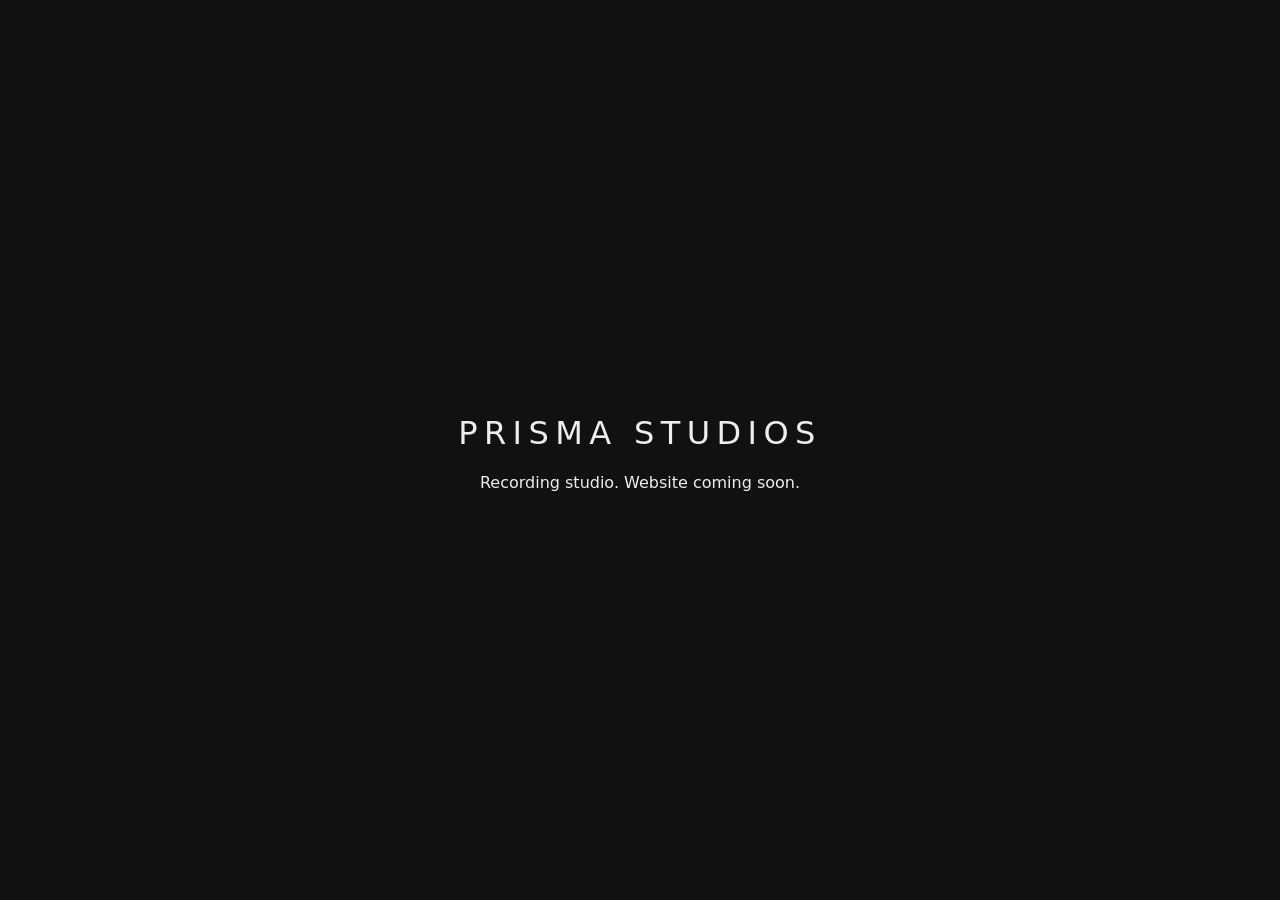
==== index.html @ 0dbbbdd8 "Initial site" ====
<!DOCTYPE html>
<html lang="en">
<head>
  <meta charset="utf-8">
  <meta name="viewport" content="width=device-width, initial-scale=1">
  <title>Prisma Studios</title>
  <style>
    body {
      margin: 0;
      min-height: 100vh;
      display: flex;
      align-items: center;
      justify-content: center;
      font-family: system-ui, sans-serif;
      background: #111;
      color: #eee;
      text-align: center;
    }
    h1 { font-weight: 300; letter-spacing: 0.2em; text-transform: uppercase; }
  </style>
</head>
<body>
  <main>
    <h1>Prisma Studios</h1>
    <p>Recording studio. Website coming soon.</p>
  </main>
</body>
</html>
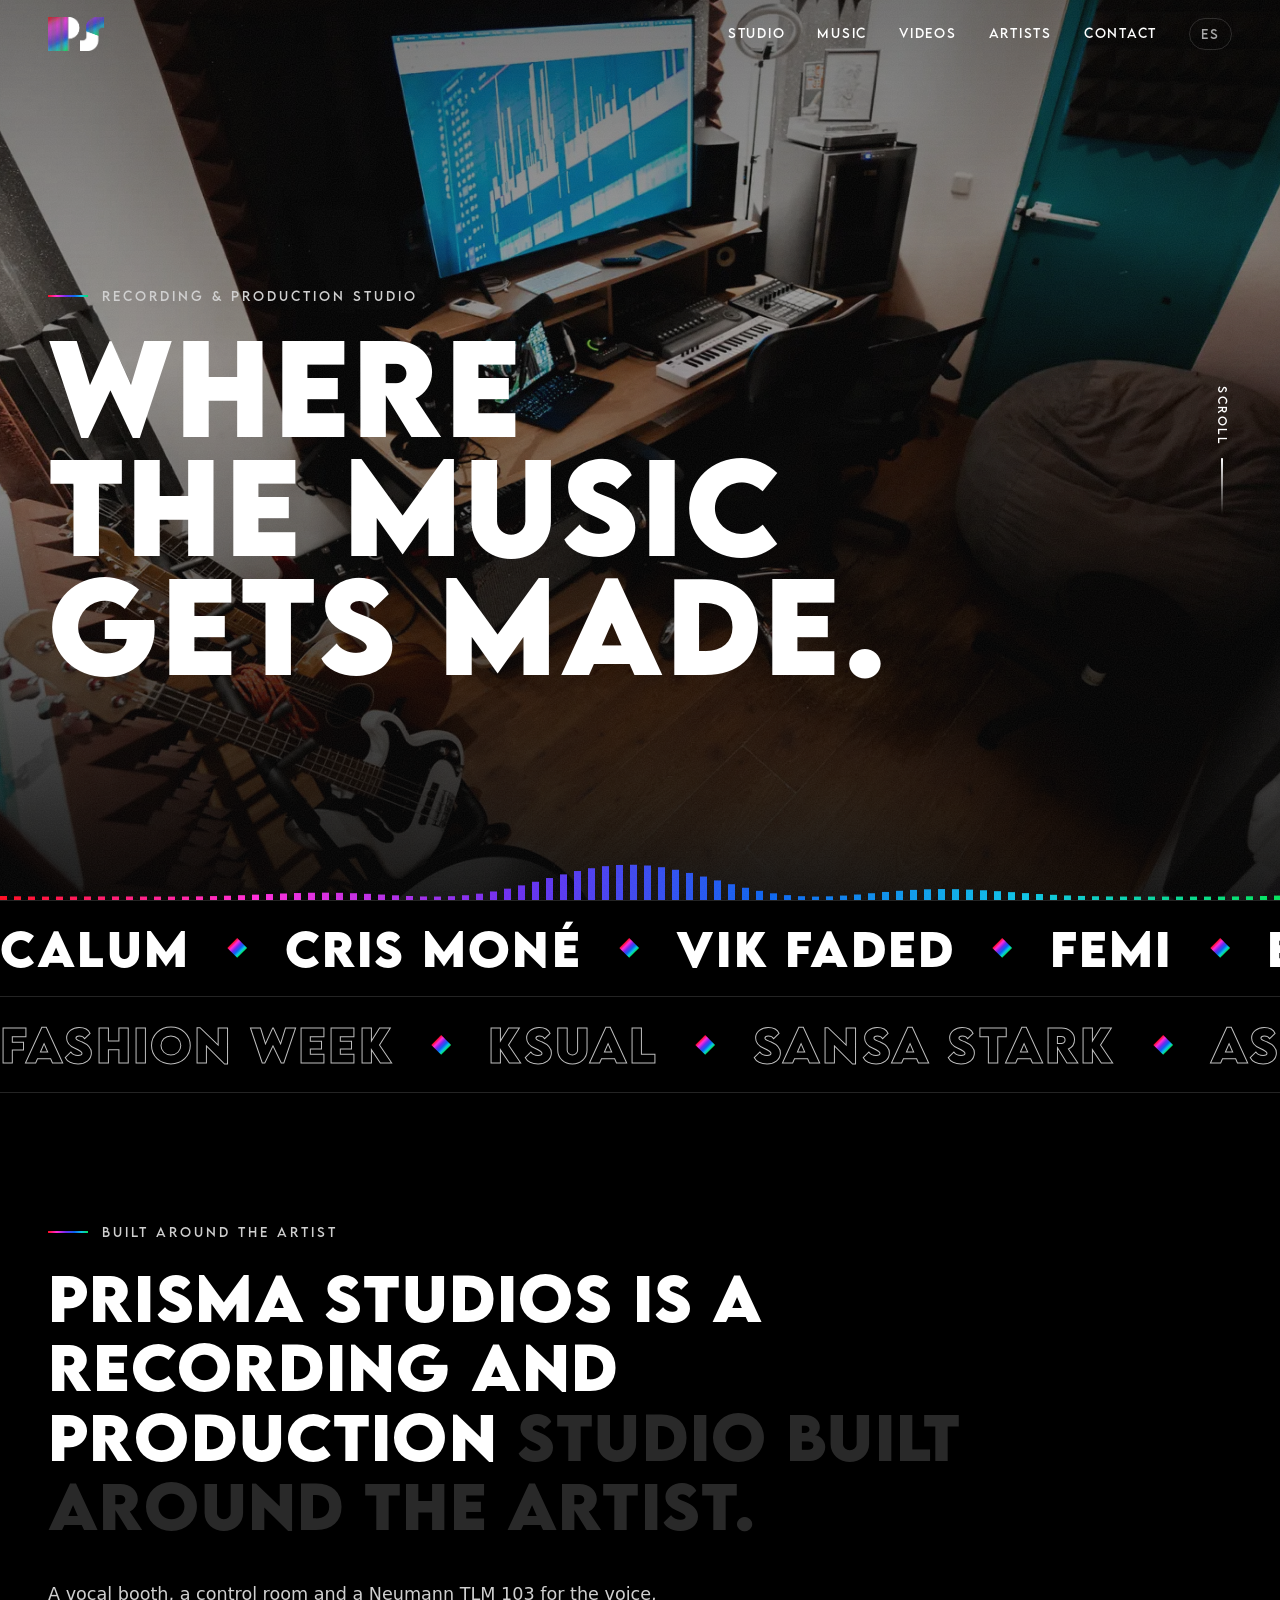
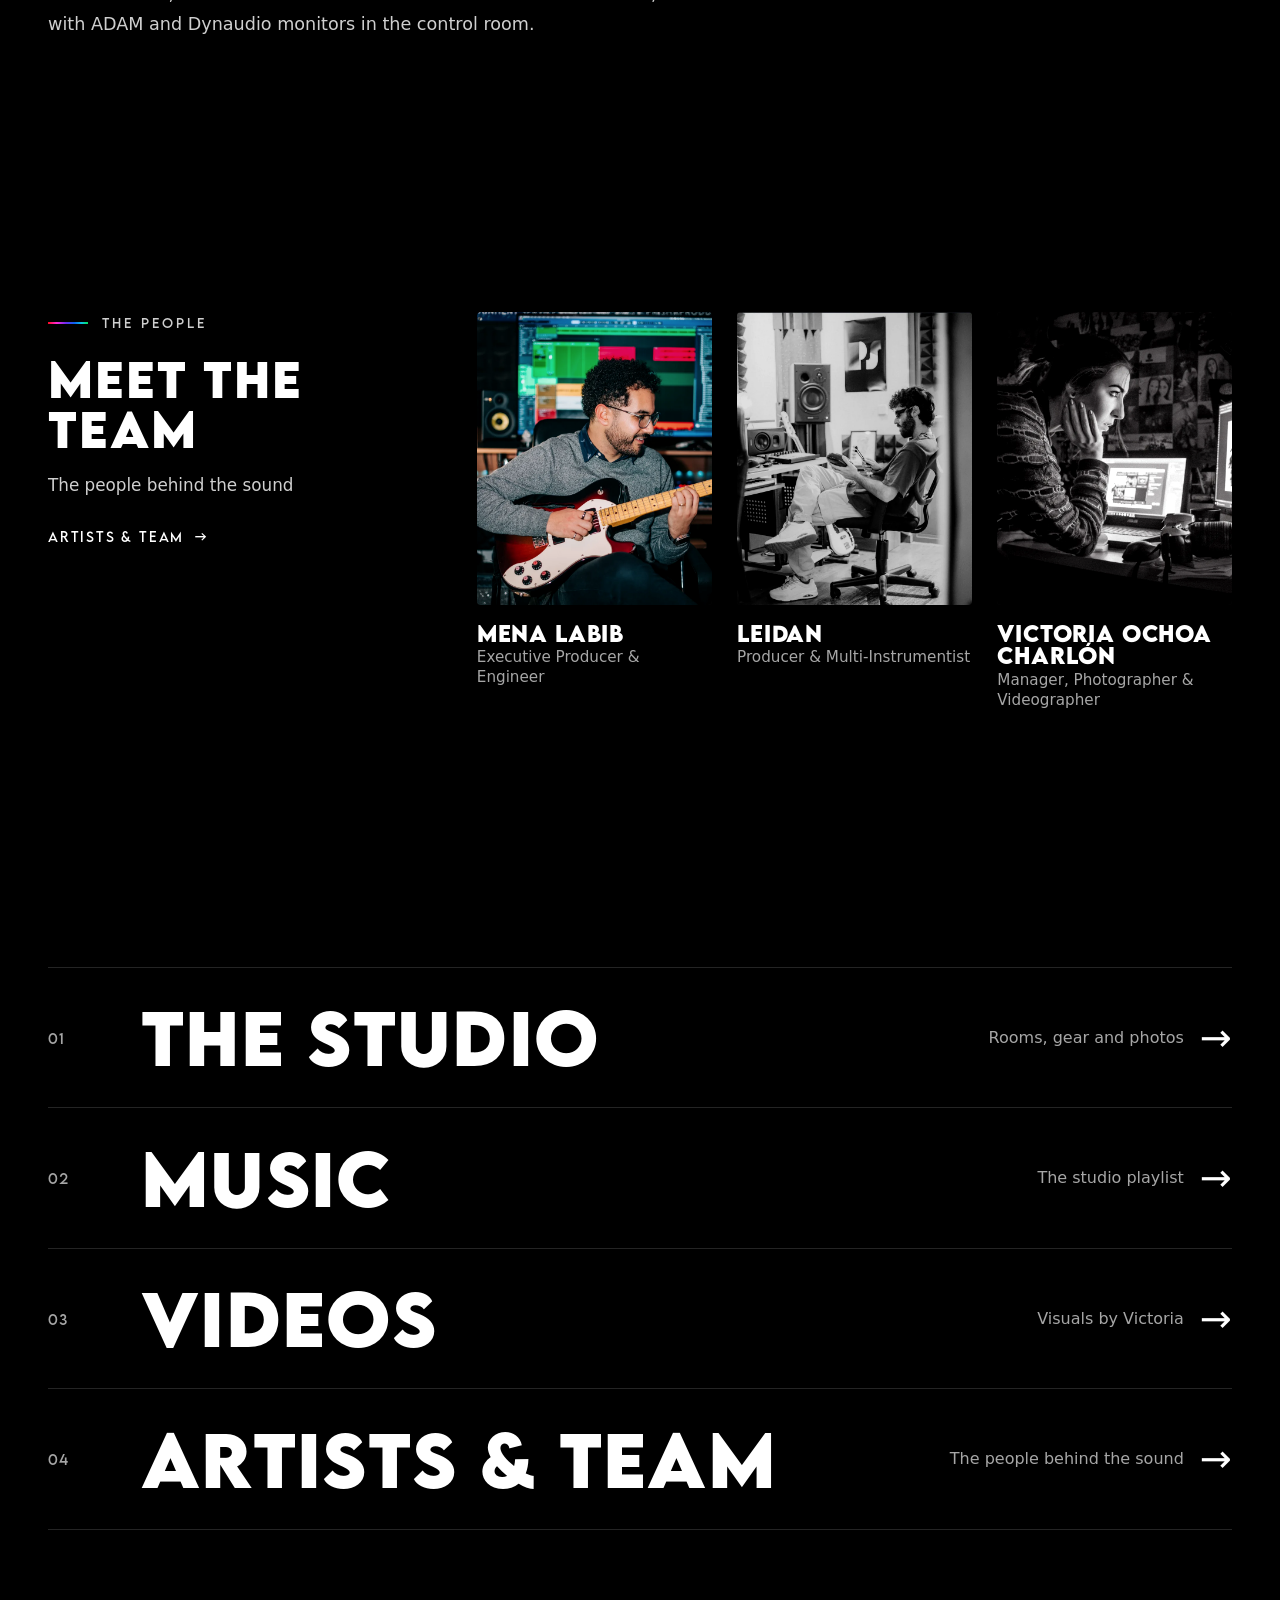
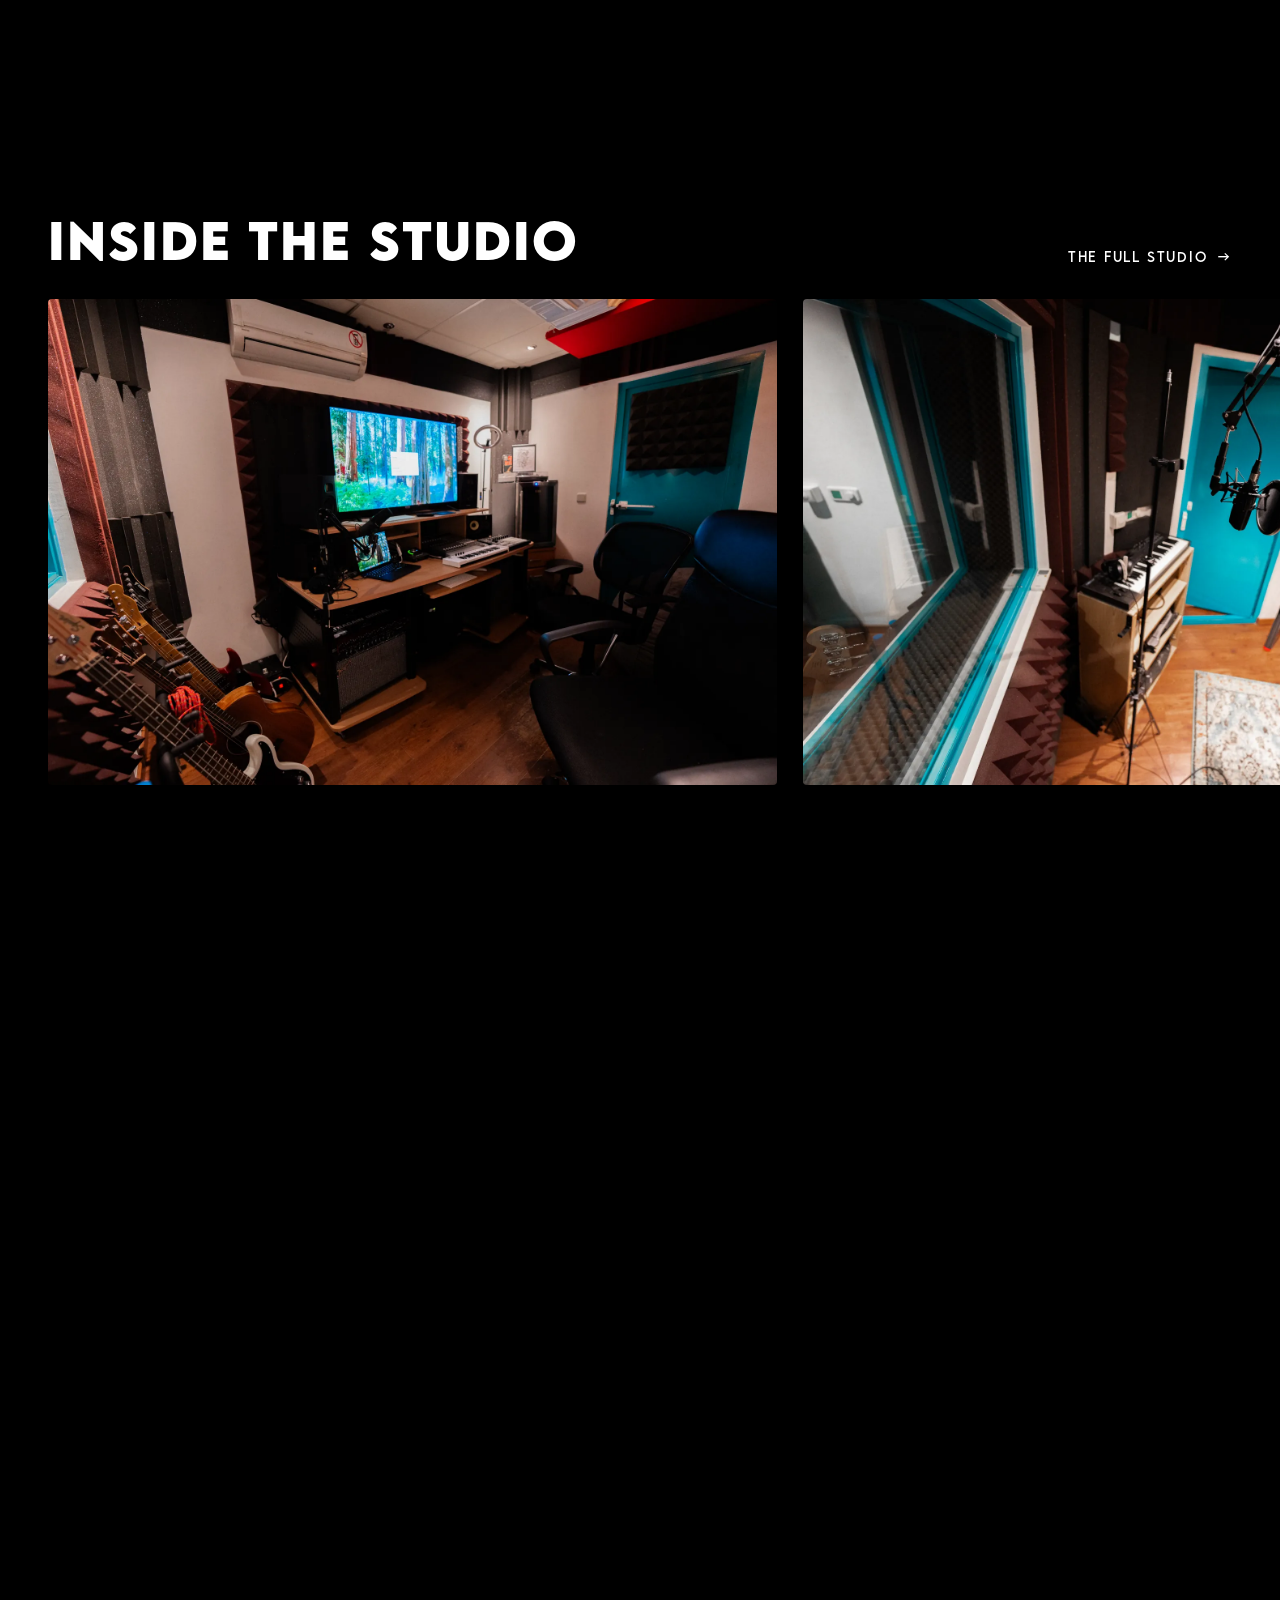
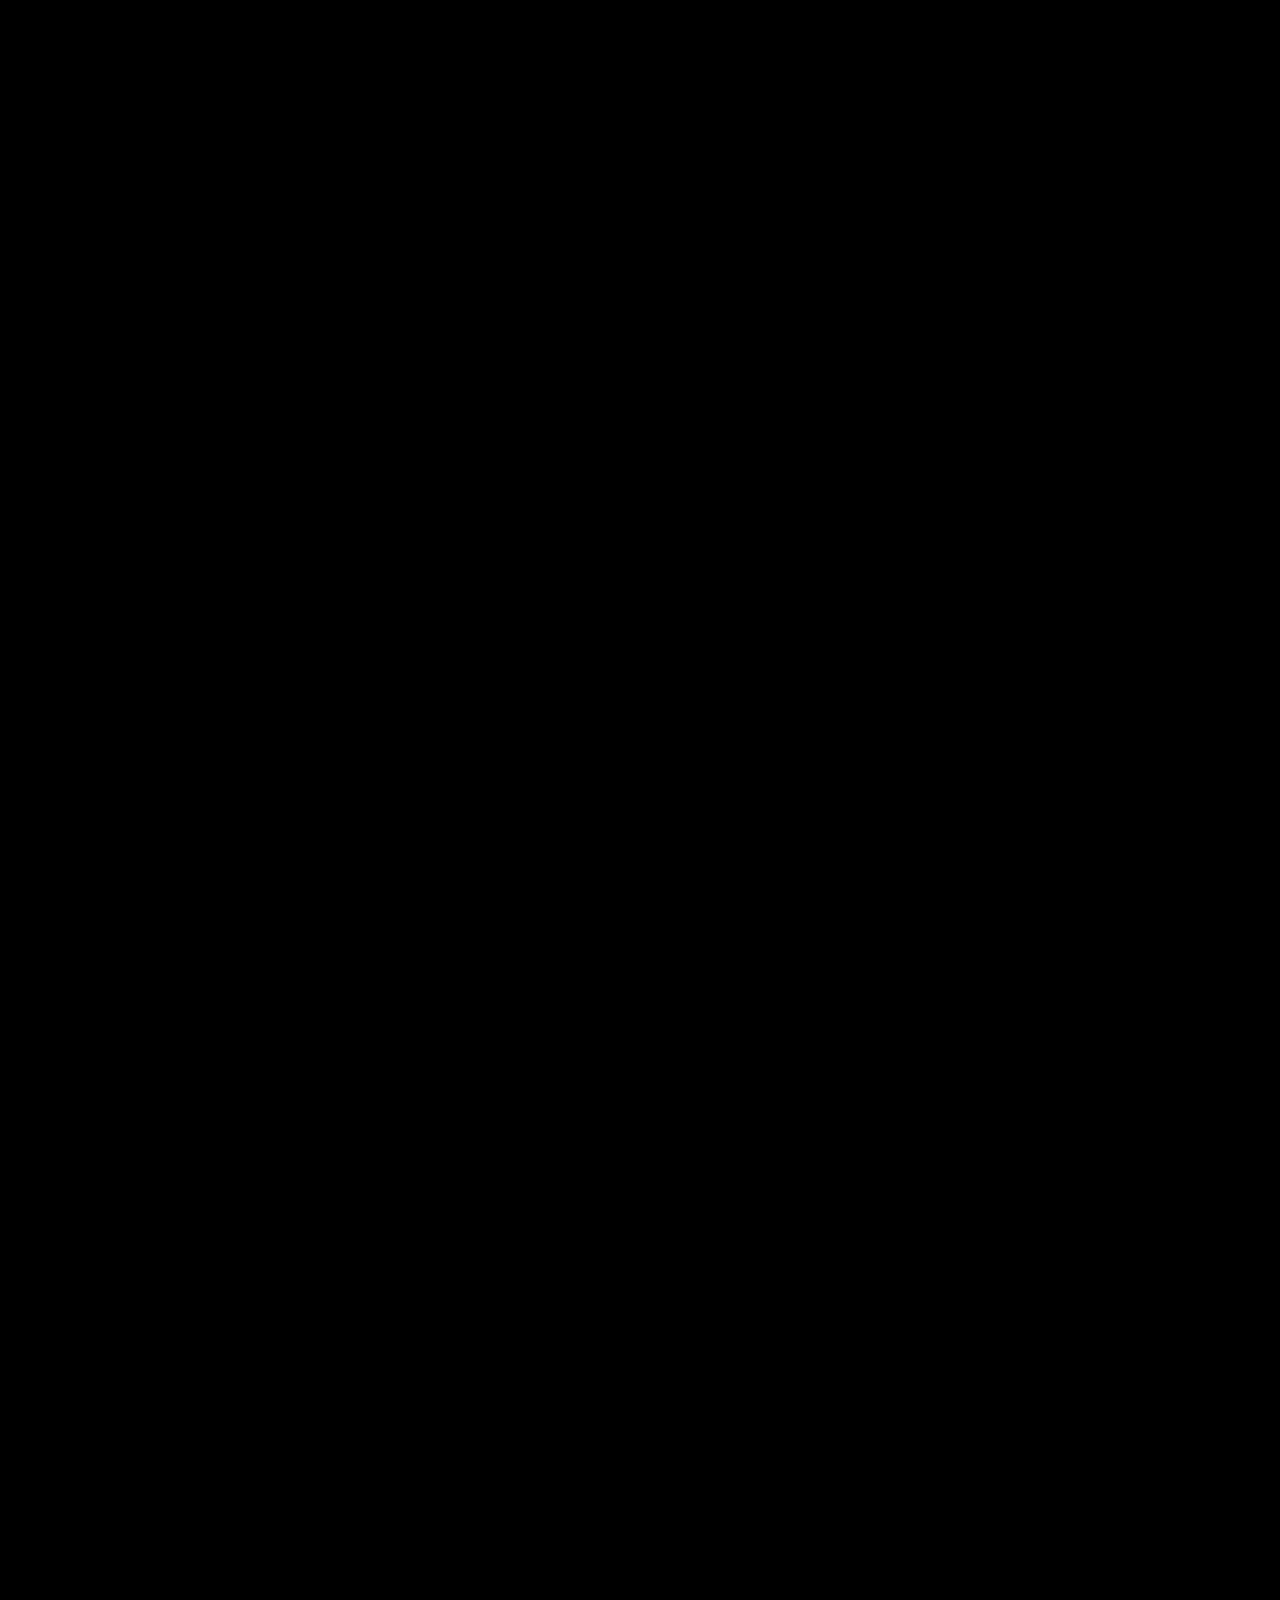
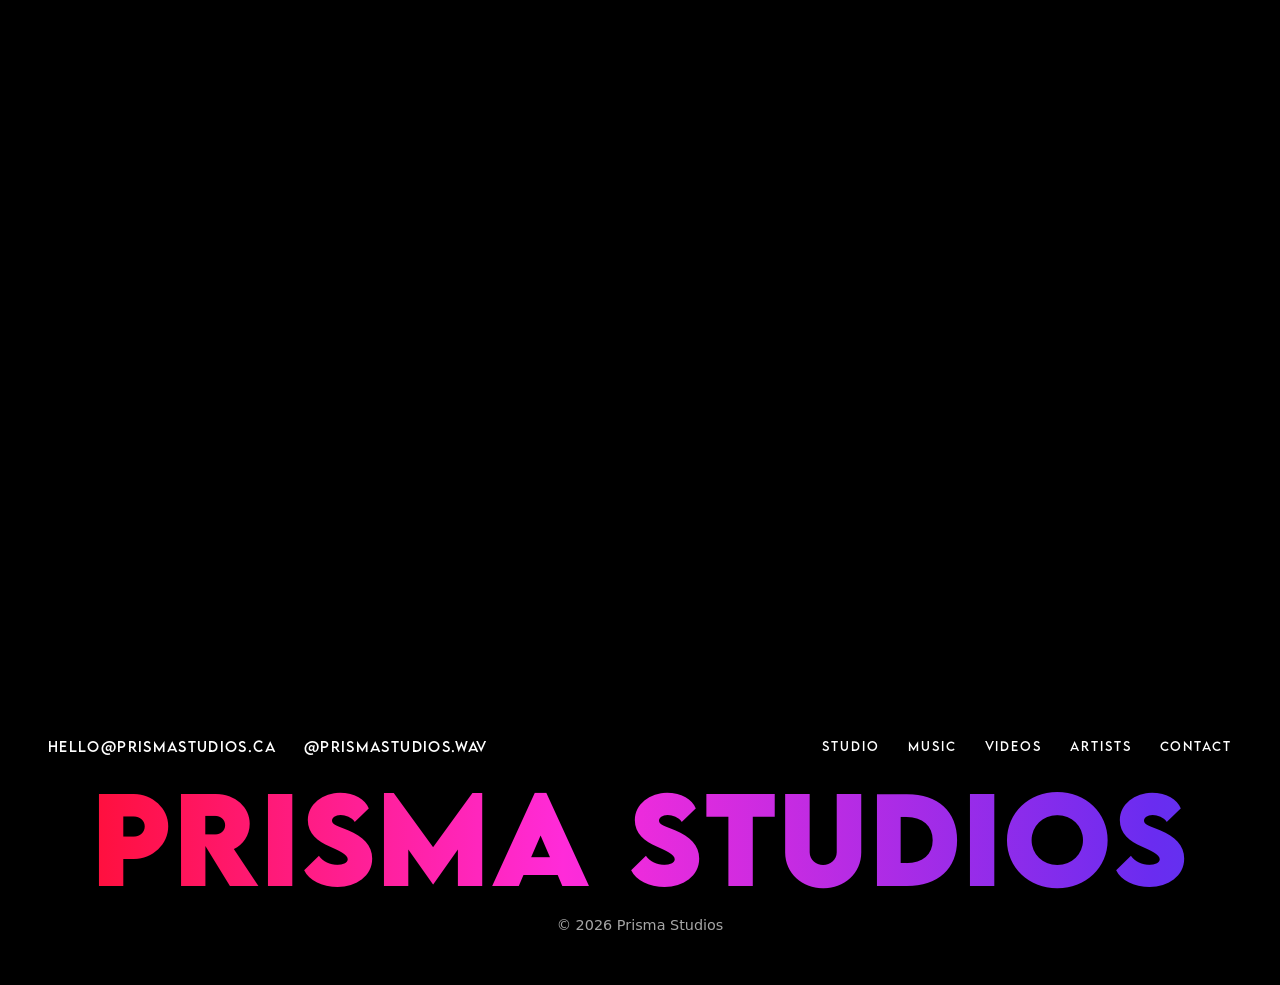
==== commit 1442d236: "Add bilingual showcase site with daily playlist refresh" ====
--- a/index.html
+++ b/index.html
@@ -3,26 +3,167 @@
 <head>
   <meta charset="utf-8">
   <meta name="viewport" content="width=device-width, initial-scale=1">
-  <title>Prisma Studios</title>
-  <style>
-    body {
-      margin: 0;
-      min-height: 100vh;
-      display: flex;
-      align-items: center;
-      justify-content: center;
-      font-family: system-ui, sans-serif;
-      background: #111;
-      color: #eee;
-      text-align: center;
-    }
-    h1 { font-weight: 300; letter-spacing: 0.2em; text-transform: uppercase; }
-  </style>
+  <title>Prisma Studios | Recording &amp; production studio</title>
+  <meta name="description" content="Prisma Studios is a recording and production studio built around the artist. See the studio, listen to the music and meet the artists and team.">
+  <meta name="theme-color" content="#000000">
+  <link rel="canonical" href="https://prismastudios.ca/">
+  <link rel="alternate" hreflang="en" href="https://prismastudios.ca/">
+  <link rel="alternate" hreflang="es" href="https://prismastudios.ca/es/">
+  <link rel="alternate" hreflang="x-default" href="https://prismastudios.ca/">
+  <meta property="og:type" content="website">
+  <meta property="og:site_name" content="Prisma Studios">
+  <meta property="og:title" content="Prisma Studios | Recording &amp; production studio">
+  <meta property="og:description" content="Prisma Studios is a recording and production studio built around the artist. See the studio, listen to the music and meet the artists and team.">
+  <meta property="og:url" content="https://prismastudios.ca/">
+  <meta property="og:image" content="https://prismastudios.ca/assets/img/brand/og.jpg">
+  <meta property="og:locale" content="en_US">
+  <meta name="twitter:card" content="summary_large_image">
+  <link rel="icon" type="image/png" sizes="32x32" href="/assets/img/brand/favicon-32.png">
+  <link rel="apple-touch-icon" href="/assets/img/brand/apple-touch-icon.png">
+  <link rel="preload" href="/assets/fonts/LEMONMILK-Bold.otf" as="font" type="font/otf" crossorigin>
+  <link rel="stylesheet" href="/assets/css/site.css?v=d642fdea">
+  <script>document.documentElement.classList.add("js")</script>
+  <script src="/assets/js/site.js?v=88b781dc" defer></script>
 </head>
 <body>
-  <main>
-    <h1>Prisma Studios</h1>
-    <p>Recording studio. Website coming soon.</p>
+  <a class="skip" href="#main">Skip to content</a>
+  <div class="progress" aria-hidden="true"></div>
+  <div class="glow" aria-hidden="true"></div>
+  <header class="site-header">
+    <div class="wrap">
+      <a class="brand" href="/"><img src="/assets/img/brand/ps.webp" width="500" height="301" alt="Prisma Studios"></a>
+      <button class="menu-btn" type="button" aria-controls="nav" aria-expanded="false" aria-label="Menu"><span></span><span></span><span></span></button>
+      <nav class="nav" id="nav" aria-label="Main">
+        <a href="/studio/">Studio</a>
+        <a href="/music/">Music</a>
+        <a href="/videos/">Videos</a>
+        <a href="/artists/">Artists</a>
+        <a href="/contact/">Contact</a>
+        <a class="lang" href="/es/" hreflang="es" lang="es" aria-label="Ver en español">ES</a>
+      </nav>
+    </div>
+  </header>
+  <main id="main">
+    <section class="hero">
+      <div class="hero-bg"><img data-parallax src="/assets/img/studio/control-room-1800.webp" srcset="/assets/img/studio/control-room-800.webp 800w, /assets/img/studio/control-room-1800.webp 1800w" sizes="100vw" width="1800" height="1200" alt="The control room at Prisma Studios, with the mix screen, desk, guitars and a bean bag." fetchpriority="high"></div>
+      <canvas class="eq" data-eq aria-hidden="true"></canvas>
+      <div class="wrap hero-inner">
+        <p class="eyebrow reveal">Recording &amp; production studio</p>
+        <h1 class="hero-title split" data-split style="--base:250ms">Where the music gets made.</h1>
+      </div>
+      <a class="scroll-cue" href="#intro"><span>Scroll</span><i></i></a>
+    </section>
+    <div class="marquee" aria-hidden="true"><div class="marquee-track"><span>Calum</span><i class="sep"></i><span>Cris Moné</span><i class="sep"></i><span>Vik Faded</span><i class="sep"></i><span>Femi</span><i class="sep"></i><span>Emma García</span><i class="sep"></i><span>Calum</span><i class="sep"></i><span>Cris Moné</span><i class="sep"></i><span>Vik Faded</span><i class="sep"></i><span>Femi</span><i class="sep"></i><span>Emma García</span><i class="sep"></i><span>Calum</span><i class="sep"></i><span>Cris Moné</span><i class="sep"></i><span>Vik Faded</span><i class="sep"></i><span>Femi</span><i class="sep"></i><span>Emma García</span><i class="sep"></i><span>Calum</span><i class="sep"></i><span>Cris Moné</span><i class="sep"></i><span>Vik Faded</span><i class="sep"></i><span>Femi</span><i class="sep"></i><span>Emma García</span><i class="sep"></i><span>Calum</span><i class="sep"></i><span>Cris Moné</span><i class="sep"></i><span>Vik Faded</span><i class="sep"></i><span>Femi</span><i class="sep"></i><span>Emma García</span><i class="sep"></i><span>Calum</span><i class="sep"></i><span>Cris Moné</span><i class="sep"></i><span>Vik Faded</span><i class="sep"></i><span>Femi</span><i class="sep"></i><span>Emma García</span><i class="sep"></i></div></div>
+    <div class="marquee rev" aria-hidden="true"><div class="marquee-track"><span>Fashion Week</span><i class="sep"></i><span>KSUAL</span><i class="sep"></i><span>Sansa Stark</span><i class="sep"></i><span>Así era nuestro amor</span><i class="sep"></i><span>Come my way</span><i class="sep"></i><span>Mis 36</span><i class="sep"></i><span>Toda la vida</span><i class="sep"></i><span>Fashion Week</span><i class="sep"></i><span>KSUAL</span><i class="sep"></i><span>Sansa Stark</span><i class="sep"></i><span>Así era nuestro amor</span><i class="sep"></i><span>Come my way</span><i class="sep"></i><span>Mis 36</span><i class="sep"></i><span>Toda la vida</span><i class="sep"></i><span>Fashion Week</span><i class="sep"></i><span>KSUAL</span><i class="sep"></i><span>Sansa Stark</span><i class="sep"></i><span>Así era nuestro amor</span><i class="sep"></i><span>Come my way</span><i class="sep"></i><span>Mis 36</span><i class="sep"></i><span>Toda la vida</span><i class="sep"></i><span>Fashion Week</span><i class="sep"></i><span>KSUAL</span><i class="sep"></i><span>Sansa Stark</span><i class="sep"></i><span>Así era nuestro amor</span><i class="sep"></i><span>Come my way</span><i class="sep"></i><span>Mis 36</span><i class="sep"></i><span>Toda la vida</span><i class="sep"></i><span>Fashion Week</span><i class="sep"></i><span>KSUAL</span><i class="sep"></i><span>Sansa Stark</span><i class="sep"></i><span>Así era nuestro amor</span><i class="sep"></i><span>Come my way</span><i class="sep"></i><span>Mis 36</span><i class="sep"></i><span>Toda la vida</span><i class="sep"></i><span>Fashion Week</span><i class="sep"></i><span>KSUAL</span><i class="sep"></i><span>Sansa Stark</span><i class="sep"></i><span>Así era nuestro amor</span><i class="sep"></i><span>Come my way</span><i class="sep"></i><span>Mis 36</span><i class="sep"></i><span>Toda la vida</span><i class="sep"></i></div></div>
+    <section class="section statement" id="intro">
+      <div class="wrap">
+        <p class="eyebrow">Built around the artist</p>
+        <p class="lit" data-lit>Prisma Studios is a recording and production studio built around the artist.</p>
+        <p class="detail reveal">A vocal booth, a control room and a Neumann TLM 103 for the voice, with ADAM and Dynaudio monitors in the control room.</p>
+      </div>
+    </section>
+    <section class="section team">
+      <div class="wrap team-layout">
+        <div class="team-intro">
+          <p class="eyebrow">The people</p>
+          <h2 class="split" data-split>Meet the team</h2>
+          <p class="team-sub">The people behind the sound</p>
+          <a class="link-arrow" href="/artists/">Artists &amp; team</a>
+        </div>
+        <div class="team-grid">
+        <article class="person reveal" data-tilt style="--d:0">
+          <div class="frame"><img src="/assets/img/people/mena.webp" width="800" height="1000" alt="Mena Labib playing an electric guitar in the studio." loading="lazy"></div>
+          <h3>Mena Labib</h3>
+          <p>Executive Producer &amp; Engineer</p>
+        </article>
+        <article class="person reveal" data-tilt style="--d:1">
+          <div class="frame"><img src="/assets/img/people/leidan.webp" width="800" height="1000" alt="Leidan in a studio chair with drumsticks in hand, in black and white." loading="lazy"></div>
+          <h3>Leidan</h3>
+          <p>Producer &amp; Multi-Instrumentist</p>
+        </article>
+        <article class="person reveal" data-tilt style="--d:2">
+          <div class="frame"><img src="/assets/img/people/victoria.webp" width="800" height="1000" alt="Victoria Ochoa Charlón at a desk, looking at a computer screen, in black and white." loading="lazy"></div>
+          <h3>Victoria Ochoa Charlón</h3>
+          <p>Manager, Photographer &amp; Videographer</p>
+        </article>
+        </div>
+      </div>
+    </section>
+    <section class="section">
+      <div class="wrap">
+        <ul class="index">
+        <li data-img="/assets/img/studio/booth-mic-tall-800.webp" class="reveal" style="--d:1">
+          <a class="row" href="/studio/">
+            <span class="num">01</span>
+            <span class="label">The Studio</span>
+            <span class="detail">Rooms, gear and photos</span>
+            <img class="thumb" src="/assets/img/studio/booth-mic-tall-800.webp" width="64" height="80" alt="" loading="lazy">
+            <span class="arrow" aria-hidden="true">&rarr;</span>
+          </a>
+        </li>
+        <li data-img="/assets/img/studio/desk-detail-800.webp" class="reveal" style="--d:2">
+          <a class="row" href="/music/">
+            <span class="num">02</span>
+            <span class="label">Music</span>
+            <span class="detail">The studio playlist</span>
+            <img class="thumb" src="/assets/img/studio/desk-detail-800.webp" width="64" height="80" alt="" loading="lazy">
+            <span class="arrow" aria-hidden="true">&rarr;</span>
+          </a>
+        </li>
+        <li data-img="/assets/img/people/victoria.webp" class="reveal" style="--d:3">
+          <a class="row" href="/videos/">
+            <span class="num">03</span>
+            <span class="label">Videos</span>
+            <span class="detail">Visuals by Victoria</span>
+            <img class="thumb" src="/assets/img/people/victoria.webp" width="64" height="80" alt="" loading="lazy">
+            <span class="arrow" aria-hidden="true">&rarr;</span>
+          </a>
+        </li>
+        <li data-img="/assets/img/people/vik-faded.webp" class="reveal" style="--d:4">
+          <a class="row" href="/artists/">
+            <span class="num">04</span>
+            <span class="label">Artists &amp; Team</span>
+            <span class="detail">The people behind the sound</span>
+            <img class="thumb" src="/assets/img/people/vik-faded.webp" width="64" height="80" alt="" loading="lazy">
+            <span class="arrow" aria-hidden="true">&rarr;</span>
+          </a>
+        </li>
+        </ul>
+      </div>
+    </section>
+    <section class="hscroll" aria-label="Inside the studio">
+      <div class="hscroll-sticky">
+        <div class="wrap section-head">
+          <h2 class="split" data-split>Inside the studio</h2>
+          <a class="link-arrow" href="/studio/">The full studio</a>
+        </div>
+        <div class="hscroll-track">
+        <figure><img src="/assets/img/studio/control-room-guitars-1800.webp" width="1800" height="1200" alt="The control room, with a rack of guitars beside the mix screen." loading="lazy"></figure>
+        <figure><img src="/assets/img/studio/booth-mic-1800.webp" width="1800" height="1200" alt="A microphone with a pop filter hanging in the vocal booth, in front of the teal door." loading="lazy"></figure>
+        <figure><img src="/assets/img/studio/desk-1800.webp" width="1800" height="1200" alt="The desk and large screen, with a keyboard and a pad controller." loading="lazy"></figure>
+        <figure><img src="/assets/img/studio/booth-seat-1800.webp" width="1800" height="1200" alt="A leather chair and a keyboard inside the vocal booth." loading="lazy"></figure>
+        <figure><img src="/assets/img/studio/guitars-1800.webp" width="1200" height="1800" alt="Bass and acoustic guitars on a rack in the studio." loading="lazy"></figure>
+        <figure><img src="/assets/img/studio/mic-detail-1800.webp" width="1800" height="1200" alt="Close-up of a microphone and pop filter in the vocal booth." loading="lazy"></figure>
+        </div>
+      </div>
+    </section>
   </main>
+  <footer class="site-footer">
+    <div class="wrap foot-top">
+      <div class="foot-contact">
+        <a href="mailto:hello@prismastudios.ca">hello@prismastudios.ca</a>
+        <a href="https://www.instagram.com/prismastudios.wav" target="_blank" rel="noopener" aria-label="Prisma Studios on Instagram">@prismastudios.wav</a>
+      </div>
+      <nav class="foot-nav" aria-label="Footer">
+        <a href="/studio/">Studio</a>
+        <a href="/music/">Music</a>
+        <a href="/videos/">Videos</a>
+        <a href="/artists/">Artists</a>
+        <a href="/contact/">Contact</a>
+      </nav>
+    </div>
+    <div class="mega" aria-hidden="true">Prisma Studios</div>
+    <p class="legal">&copy; 2026 Prisma Studios</p>
+  </footer>
 </body>
 </html>
--- a/assets/css/site.css
+++ b/assets/css/site.css
@@ -0,0 +1,412 @@
+@font-face {
+  font-family: "Lemon Milk";
+  src: url("/assets/fonts/LEMONMILK-Regular.otf") format("opentype");
+  font-weight: 400;
+  font-display: swap;
+}
+@font-face {
+  font-family: "Lemon Milk";
+  src: url("/assets/fonts/LEMONMILK-Bold.otf") format("opentype");
+  font-weight: 700;
+  font-display: swap;
+}
+
+@view-transition { navigation: auto; }
+
+:root {
+  --bg: #000;
+  --fg: #fff;
+  --muted: #a6a6a6;
+  --line: rgba(255, 255, 255, 0.14);
+  --max: 1280px;
+  --gutter: clamp(1.25rem, 4vw, 3rem);
+  --header: 68px;
+  --display: "Lemon Milk", system-ui, sans-serif;
+  --ease: cubic-bezier(0.2, 0.7, 0.2, 1);
+  --spectrum: linear-gradient(90deg, #ff0a1e, #ff2bd9 22%, #6a2cf0 45%, #0a63f0 66%, #0cc3e6 84%, #00e45a);
+}
+
+*, *::before, *::after { box-sizing: border-box; }
+html { -webkit-text-size-adjust: 100%; scroll-behavior: smooth; scroll-padding-top: var(--header); overflow-x: clip; }
+body {
+  margin: 0;
+  min-height: 100vh;
+  display: flex;
+  flex-direction: column;
+  background: var(--bg);
+  color: var(--fg);
+  font: 400 1rem/1.7 system-ui, -apple-system, "Segoe UI", Roboto, Helvetica, Arial, sans-serif;
+  overflow-x: clip;
+}
+main { position: relative; z-index: 1; }
+img { display: block; max-width: 100%; height: auto; }
+a { color: inherit; }
+button { font: inherit; }
+:focus-visible { outline: 2px solid var(--fg); outline-offset: 3px; }
+::selection { background: #fff; color: #000; }
+
+h1, h2, h3 {
+  margin: 0 0 1rem;
+  font-family: var(--display);
+  font-weight: 700;
+  letter-spacing: 0.04em;
+  text-transform: uppercase;
+  line-height: 1.1;
+  text-wrap: balance;
+}
+h1 { font-size: clamp(2.4rem, 8vw, 7rem); line-height: 0.98; letter-spacing: 0.02em; }
+h2 { font-size: clamp(1.2rem, 2.6vw, 1.6rem); }
+h3 { font-size: 1rem; margin-bottom: 0.25rem; }
+p { margin: 0 0 1rem; }
+
+.skip { position: absolute; left: -999px; top: 0; padding: 0.6rem 1rem; background: var(--fg); color: var(--bg); z-index: 60; }
+.skip:focus { left: 0.5rem; top: 0.5rem; }
+.wrap { width: min(var(--max), 100% - 2 * var(--gutter)); margin-inline: auto; }
+.section { padding: clamp(4rem, 10vw, 8rem) 0; }
+
+/* page layers */
+body::after {
+  content: "";
+  position: fixed;
+  inset: 0;
+  z-index: 50;
+  pointer-events: none;
+  opacity: 0.09;
+  background-image: url("data:image/svg+xml;utf8,<svg xmlns='http://www.w3.org/2000/svg' width='180' height='180'><filter id='n'><feTurbulence type='fractalNoise' baseFrequency='.85' numOctaves='2' stitchTiles='stitch'/><feColorMatrix values='0 0 0 0 1 0 0 0 0 1 0 0 0 0 1 0 0 0 .7 0'/></filter><rect width='100%' height='100%' filter='url(%23n)'/></svg>");
+}
+.glow {
+  position: fixed;
+  left: 0;
+  top: 0;
+  z-index: 2;
+  width: 720px;
+  height: 720px;
+  margin: -360px 0 0 -360px;
+  pointer-events: none;
+  opacity: 0;
+  mix-blend-mode: screen;
+  background: radial-gradient(circle, rgba(120, 60, 255, 0.2), rgba(10, 99, 240, 0.1) 40%, transparent 68%);
+  transition: opacity 0.8s ease;
+}
+.glow.on { opacity: 1; }
+.progress {
+  position: fixed;
+  left: 0;
+  top: 0;
+  z-index: 70;
+  width: 100%;
+  height: 3px;
+  background: var(--spectrum);
+  transform-origin: 0 50%;
+  transform: scaleX(var(--p, 0));
+}
+
+/* header */
+.site-header {
+  position: fixed;
+  inset: 0 0 auto 0;
+  z-index: 40;
+  view-transition-name: site-header;
+  transition: background 0.4s ease, border-color 0.4s ease, backdrop-filter 0.4s ease;
+  border-bottom: 1px solid transparent;
+}
+.site-header.scrolled { background: rgba(0, 0, 0, 0.72); backdrop-filter: blur(16px) saturate(1.4); border-bottom-color: var(--line); }
+.site-header .wrap { display: flex; align-items: center; justify-content: space-between; gap: 1.5rem; min-height: var(--header); }
+.brand img { height: 34px; width: auto; transition: transform 0.5s var(--ease); }
+.brand:hover img { transform: scale(1.08) rotate(-3deg); }
+.nav { display: flex; align-items: center; gap: 2rem; }
+.nav a {
+  font-family: var(--display);
+  font-size: 0.78rem;
+  letter-spacing: 0.14em;
+  text-transform: uppercase;
+  text-decoration: none;
+  padding: 0.4rem 0;
+  border-bottom: 2px solid transparent;
+  transition: color 0.3s;
+}
+.nav a:hover { color: var(--muted); }
+.nav a[aria-current="page"] { border-image: var(--spectrum) 1; }
+.nav .lang { color: var(--muted); border: 1px solid var(--line); padding: 0.3rem 0.7rem; border-radius: 999px; }
+.nav .lang:hover { color: var(--fg); border-color: var(--fg); }
+.menu-btn { display: none; background: none; border: 0; color: inherit; padding: 0.5rem; cursor: pointer; }
+.menu-btn span { display: block; width: 24px; height: 2px; background: currentColor; margin: 5px 0; transition: transform 0.3s var(--ease), opacity 0.3s; }
+.menu-btn[aria-expanded="true"] span:nth-child(1) { transform: translateY(7px) rotate(45deg); }
+.menu-btn[aria-expanded="true"] span:nth-child(2) { opacity: 0; }
+.menu-btn[aria-expanded="true"] span:nth-child(3) { transform: translateY(-7px) rotate(-45deg); }
+
+@media (max-width: 760px) {
+  .menu-btn { display: block; }
+  .nav {
+    display: none;
+    position: absolute;
+    left: 0; right: 0; top: 100%;
+    flex-direction: column;
+    align-items: flex-start;
+    gap: 0.75rem;
+    padding: 1.25rem var(--gutter) 1.75rem;
+    background: rgba(0, 0, 0, 0.94);
+    backdrop-filter: blur(16px);
+    border-bottom: 1px solid var(--line);
+  }
+  .nav.open { display: flex; }
+  .nav a { font-size: 1.05rem; }
+}
+
+/* type helpers */
+.eyebrow { margin: 0 0 1.25rem; font-family: var(--display); font-size: 0.78rem; letter-spacing: 0.24em; text-transform: uppercase; color: #cfcfcf; display: flex; align-items: center; gap: 0.9rem; }
+.eyebrow::before { content: ""; width: 2.5rem; height: 2px; background: var(--spectrum); }
+.lead { max-width: 46rem; color: #d8d8d8; font-size: clamp(1.05rem, 1.6vw, 1.25rem); }
+.link-arrow { font-family: var(--display); font-size: 0.8rem; letter-spacing: 0.14em; text-transform: uppercase; text-decoration: none; display: inline-flex; gap: 0.6rem; align-items: center; }
+.link-arrow::after { content: "\2192"; transition: transform 0.4s var(--ease); }
+.link-arrow:hover::after { transform: translateX(6px); }
+
+.js .reveal { opacity: 0; transform: translateY(32px); transition: opacity 1s var(--ease), transform 1s var(--ease); transition-delay: calc(var(--d, 0) * 90ms); }
+.js .reveal.in { opacity: 1; transform: none; }
+
+.split .w { display: inline-block; overflow: hidden; vertical-align: top; padding-bottom: 0.08em; margin-bottom: -0.08em; }
+.split .w > span { display: inline-block; transform: translateY(115%); transition: transform 1.1s var(--ease); transition-delay: calc(var(--i) * 80ms + var(--base, 0ms)); }
+.split.in .w > span { transform: none; }
+
+.lit .w { opacity: 0.16; transition: opacity 0.5s ease; }
+.lit .w.on { opacity: 1; }
+
+/* hero */
+.hero { position: relative; isolation: isolate; overflow: clip; min-height: 100svh; display: grid; align-items: end; }
+.hero-bg { position: absolute; inset: -6% 0; z-index: -3; }
+.hero-bg img { width: 100%; height: 100%; object-fit: cover; transform: translate3d(0, var(--py, 0px), 0) scale(1.1); transition: transform 0.15s linear; }
+.hero::after { content: ""; position: absolute; inset: 0; z-index: -2; background: linear-gradient(rgba(0, 0, 0, 0.55), rgba(0, 0, 0, 0.35) 40%, rgba(0, 0, 0, 0.92)); }
+canvas.eq { position: absolute; left: 0; right: 0; bottom: 0; width: 100%; height: 34%; z-index: -1; pointer-events: none; }
+.hero-inner { padding: calc(var(--header) + 3rem) 0 clamp(7rem, 24vh, 15rem); }
+.hero-title { font-size: clamp(2.6rem, 9.5vw, 9rem); max-width: 14ch; margin: 0; }
+.scroll-cue { position: absolute; right: var(--gutter); top: 50%; translate: 0 -50%; display: flex; align-items: center; gap: 0.8rem; font-family: var(--display); font-size: 0.7rem; letter-spacing: 0.22em; text-transform: uppercase; text-decoration: none; writing-mode: vertical-rl; }
+.scroll-cue i { width: 2px; height: 3.5rem; background: linear-gradient(#fff, transparent); animation: cue 2s ease-in-out infinite; transform-origin: top; }
+@keyframes cue { 0% { transform: scaleY(0); } 50% { transform: scaleY(1); } 100% { transform: scaleY(0); transform-origin: bottom; } }
+
+.page-hero { position: relative; isolation: isolate; overflow: clip; min-height: min(72svh, 680px); display: grid; align-items: end; padding: calc(var(--header) + 3rem) 0 clamp(2.5rem, 6vw, 4.5rem); }
+.page-hero-bg { position: absolute; inset: -8% 0; z-index: -3; }
+.page-hero-bg img { width: 100%; height: 100%; object-fit: cover; opacity: 0.6; transform: translate3d(0, var(--py, 0px), 0) scale(1.08); }
+.page-hero::after { content: ""; position: absolute; inset: 0; z-index: -2; background: linear-gradient(rgba(0, 0, 0, 0.5), rgba(0, 0, 0, 0.1) 40%, #000); }
+.page-hero canvas.eq { height: 70%; opacity: 0.85; }
+.page-hero h1 { margin: 0; }
+.page-hero .lead { margin: 1.5rem 0 0; }
+.page-head { padding: calc(var(--header) + clamp(2.5rem, 7vw, 5rem)) 0 1.5rem; }
+
+/* marquee */
+.marquee { overflow: hidden; border-block: 1px solid var(--line); padding: 1.1rem 0; }
+.marquee + .marquee { border-top: 0; }
+.marquee-track { display: flex; align-items: center; gap: 2.5rem; width: max-content; animation: marq 48s linear infinite; }
+.marquee.rev .marquee-track { animation-direction: reverse; animation-duration: 60s; }
+.marquee:hover .marquee-track { animation-play-state: paused; }
+.marquee span { font: 700 clamp(1.4rem, 3.6vw, 2.8rem) var(--display); letter-spacing: 0.05em; text-transform: uppercase; white-space: nowrap; }
+.marquee.rev span { color: transparent; -webkit-text-stroke: 1px rgba(255, 255, 255, 0.75); }
+.marquee .sep { width: 0.9rem; height: 0.9rem; flex: none; background: var(--spectrum); transform: rotate(45deg); }
+@keyframes marq { to { transform: translateX(-50%); } }
+
+/* statement */
+.statement .lit { font: 700 clamp(1.6rem, 4.6vw, 4rem) / 1.18 var(--display); letter-spacing: 0.02em; text-transform: uppercase; max-width: 22ch; margin: 0 0 2.5rem; }
+.statement .detail { max-width: 40rem; color: #cfcfcf; font-size: 1.1rem; }
+
+/* horizontal gallery */
+.hscroll-head, .section-head { display: flex; justify-content: space-between; align-items: end; gap: 1rem; margin-bottom: 2rem; }
+.hscroll-head h2, .section-head h2 { margin: 0; font-size: clamp(1.6rem, 4vw, 3rem); }
+.hscroll-track { display: flex; align-items: center; gap: clamp(1rem, 2vw, 1.75rem); padding: 0 var(--gutter) 1rem; overflow-x: auto; scroll-snap-type: x mandatory; scrollbar-width: none; }
+.hscroll-track::-webkit-scrollbar { display: none; }
+.hscroll-track figure { flex: none; margin: 0; scroll-snap-align: center; overflow: hidden; border-radius: 4px; background: #111; }
+.hscroll-track img { height: min(52vh, 460px); width: auto; transition: transform 0.9s var(--ease); }
+.hscroll-track figure:hover img { transform: scale(1.05); }
+@media (max-width: 899px) { .hscroll-track img { height: auto; width: min(82vw, 520px); } .hscroll-track figure:has(img[height="1800"]) img { width: min(62vw, 340px); } }
+@media (min-width: 900px) and (prefers-reduced-motion: no-preference) {
+  .js .hscroll-sticky { position: sticky; top: 0; height: 100vh; display: flex; flex-direction: column; justify-content: center; overflow: clip; }
+  .js .hscroll-track { overflow: visible; scroll-snap-type: none; padding-left: max(var(--gutter), calc((100vw - var(--max)) / 2)); will-change: transform; }
+  .js .hscroll-track img { height: min(54vh, 560px); }
+}
+
+/* hover index */
+.index { list-style: none; margin: 0; padding: 0; border-top: 1px solid var(--line); }
+.index li { border-bottom: 1px solid var(--line); }
+.index .row { display: grid; grid-template-columns: clamp(2.5rem, 6vw, 5rem) 1fr; grid-auto-flow: column; grid-auto-columns: auto; align-items: center; gap: 1rem; padding: clamp(1.1rem, 3vw, 2.2rem) 0; text-decoration: none; transition: padding 0.5s var(--ease); }
+.index .num { font: 400 0.85rem var(--display); color: var(--muted); letter-spacing: 0.1em; }
+.index .label { font: 700 clamp(1.5rem, 5.4vw, 4.4rem) / 1 var(--display); letter-spacing: 0.02em; text-transform: uppercase; transition: color 0.3s; }
+.index .detail { color: var(--muted); text-align: right; max-width: 22rem; line-height: 1.35; }
+.index .arrow { font-size: clamp(1.4rem, 3vw, 2.6rem); transition: transform 0.5s var(--ease); }
+.index .thumb { width: 64px; height: 80px; object-fit: cover; border-radius: 4px; }
+@media (hover: hover) {
+  .index .thumb { display: none; }
+  .index li:hover .row { padding-left: 1.25rem; }
+  .index li:hover .label { background: var(--spectrum); -webkit-background-clip: text; background-clip: text; color: transparent; }
+  .index li:hover .arrow { transform: translateX(10px) rotate(-45deg); }
+}
+@media (max-width: 760px) { .index .detail { display: none; } }
+.peek { position: fixed; left: 0; top: 0; z-index: 45; width: min(19vw, 280px); aspect-ratio: 4 / 5; object-fit: cover; border-radius: 6px; pointer-events: none; opacity: 0; transform: translate3d(var(--x, 0px), var(--y, 0px), 0) scale(0.85) rotate(-3deg); transition: opacity 0.3s ease, scale 0.4s var(--ease); box-shadow: 0 30px 80px rgba(0, 0, 0, 0.6); }
+.peek.on { opacity: 1; transform: translate3d(var(--x, 0px), var(--y, 0px), 0) scale(1) rotate(0deg); }
+
+/* gallery */
+.gallery { display: grid; grid-template-columns: repeat(6, 1fr); grid-auto-rows: clamp(120px, 15vw, 220px); grid-auto-flow: dense; gap: 0.75rem; padding-bottom: clamp(4rem, 9vw, 7rem); }
+.gallery button { position: relative; padding: 0; border: 0; background: #111; cursor: zoom-in; overflow: hidden; border-radius: 4px; }
+.gallery img { width: 100%; height: 100%; object-fit: cover; transition: transform 1s var(--ease), filter 0.6s; filter: saturate(0.85); }
+.gallery button:hover img, .gallery button:focus-visible img { transform: scale(1.07); filter: saturate(1.15); }
+.gallery .w4h2 { grid-column: span 4; grid-row: span 2; }
+.gallery .w2h2 { grid-column: span 2; grid-row: span 2; }
+.gallery .w2h1 { grid-column: span 2; grid-row: span 1; }
+@media (max-width: 760px) {
+  .gallery { grid-template-columns: repeat(2, 1fr); grid-auto-rows: 38vw; }
+  .gallery .w4h2 { grid-column: span 2; grid-row: span 2; }
+  .gallery .w2h2 { grid-column: span 1; grid-row: span 2; }
+  .gallery .w2h1 { grid-column: span 1; grid-row: span 1; }
+}
+
+dialog.lightbox { width: 100vw; height: 100vh; max-width: none; max-height: none; margin: 0; padding: 0; border: 0; background: rgba(0, 0, 0, 0.96); color: var(--fg); }
+dialog.lightbox::backdrop { background: #000; }
+.lightbox figure { margin: 0; width: 100%; height: 100%; display: grid; place-items: center; padding: 3.5rem 4rem; touch-action: pan-y; }
+.lightbox img { max-width: 100%; max-height: calc(100vh - 7rem); width: auto; height: auto; object-fit: contain; border-radius: 4px; }
+.lightbox button { position: absolute; background: none; border: 0; color: var(--fg); cursor: pointer; font: 400 2.2rem/1 system-ui, sans-serif; padding: 0.75rem 1rem; transition: transform 0.3s var(--ease); }
+.lightbox button:hover { transform: scale(1.2); }
+.lightbox .close { top: 0.5rem; right: 0.5rem; }
+.lightbox .prev { left: 0.25rem; top: 50%; translate: 0 -50%; }
+.lightbox .next { right: 0.25rem; top: 50%; translate: 0 -50%; }
+@media (max-width: 760px) { .lightbox figure { padding: 3.5rem 0.5rem; } }
+::view-transition-group(photo) { animation-duration: 0.55s; animation-timing-function: var(--ease); }
+
+/* playlist */
+.music-stage { display: grid; grid-template-columns: minmax(0, 4fr) minmax(0, 8fr); gap: clamp(2rem, 4vw, 4rem); align-items: start; padding-top: calc(var(--header) + 2.5rem); padding-bottom: clamp(3rem, 7vw, 6rem); }
+.music-intro { position: sticky; top: calc(var(--header) + 2rem); }
+.music-intro h1 { font-size: clamp(2.4rem, 5.4vw, 5rem); }
+.music-intro .lead { margin: 1.25rem 0 1.5rem; }
+.eq-box { position: relative; margin-top: 2.5rem; height: clamp(120px, 24vh, 240px); }
+.eq-box canvas.eq { height: 100%; z-index: 0; }
+.songs-status { color: var(--muted); }
+.songs-meta { margin: 0 0 1rem; color: var(--muted); font-family: var(--display); font-size: 0.72rem; letter-spacing: 0.16em; text-transform: uppercase; }
+.tracklist { list-style: none; margin: 0; padding: 0; border-top: 1px solid var(--line); }
+.track { position: relative; border-bottom: 1px solid var(--line); }
+.track[hidden] { display: none; }
+.track::after { content: ""; position: absolute; left: 0; bottom: -1px; height: 2px; width: 100%; background: var(--spectrum); transform: scaleX(0); transform-origin: left; transition: transform 0.7s var(--ease); }
+.track.open::after, .track:hover::after { transform: scaleX(1); }
+.track-head { display: grid; grid-template-columns: clamp(1.8rem, 4vw, 3rem) 1fr auto auto; align-items: center; gap: 1rem; width: 100%; padding: 1rem 0; color: inherit; text-decoration: none; cursor: pointer; }
+.track-title { display: block; font: 700 clamp(0.95rem, 2vw, 1.4rem) / 1.2 var(--display); text-transform: uppercase; letter-spacing: 0.02em; transition: transform 0.5s var(--ease); }
+.track:hover .track-title, .track.open .track-title { transform: translateX(0.5rem); }
+.track-artists { display: block; margin-top: 0.2rem; color: var(--muted); font-size: 0.95rem; }
+.track-time { color: var(--muted); font-variant-numeric: tabular-nums; }
+.badge { margin-left: 0.6rem; padding: 0.1rem 0.4rem; border: 1px solid var(--muted); border-radius: 3px; font-size: 0.6rem; letter-spacing: 0.08em; vertical-align: middle; color: var(--muted); text-decoration: none; }
+.track-play { display: inline-flex; align-items: center; gap: 0.6rem; padding: 0.5rem 1rem; border: 1px solid var(--line); border-radius: 999px; font-family: var(--display); font-size: 0.68rem; letter-spacing: 0.16em; text-transform: uppercase; transition: background 0.3s, color 0.3s, border-color 0.3s; }
+.track:hover .track-play, .track.open .track-play { background: var(--fg); color: var(--bg); border-color: var(--fg); }
+.eqicon { display: inline-flex; align-items: flex-end; gap: 2px; height: 12px; }
+.eqicon b { width: 3px; height: 100%; background: currentColor; transform-origin: bottom; transform: scaleY(0.35); }
+.track.open .eqicon b { animation: eqbar 0.9s ease-in-out infinite alternate; }
+.track.open .eqicon b:nth-child(2) { animation-delay: -0.3s; animation-duration: 0.7s; }
+.track.open .eqicon b:nth-child(3) { animation-delay: -0.6s; animation-duration: 1.1s; }
+@keyframes eqbar { from { transform: scaleY(0.2); } to { transform: scaleY(1); } }
+.track-panel { display: grid; grid-template-rows: 0fr; transition: grid-template-rows 0.7s var(--ease); }
+.track.open .track-panel { grid-template-rows: 1fr; }
+.track-slot { overflow: hidden; min-height: 0; }
+.track-slot iframe { display: block; width: 100%; height: 152px; border: 0; border-radius: 12px; margin: 0 0 1.25rem; }
+.more-btn { margin-top: 1.75rem; padding: 0.8rem 1.4rem; background: none; color: inherit; border: 1px solid var(--line); border-radius: 999px; cursor: pointer; font-family: var(--display); font-size: 0.75rem; letter-spacing: 0.16em; text-transform: uppercase; transition: background 0.3s, color 0.3s; }
+.more-btn:hover { background: var(--fg); color: var(--bg); }
+@media (max-width: 600px) { .track-play span:last-child { display: none; } .track-play { padding: 0.6rem; } .track-head { gap: 0.7rem; } }
+@media (max-width: 900px) { .music-stage { grid-template-columns: 1fr; } .music-intro { position: static; } .eq-box { height: 70px; margin-top: 1.25rem; } .playlist iframe { height: clamp(480px, 75svh, 720px); } }
+
+/* team */
+.team-grid { display: grid; grid-template-columns: repeat(3, minmax(0, 1fr)); gap: clamp(0.6rem, 2vw, 1.75rem); max-width: 960px; padding-bottom: 3rem; }
+.team-grid .person h3 { font-size: clamp(0.7rem, 1.9vw, 1.3rem); overflow-wrap: anywhere; }
+.team-grid .person p { font-size: clamp(0.62rem, 1.5vw, 0.95rem); line-height: 1.3; }
+.team-grid .person .frame { margin-bottom: clamp(0.5rem, 1.5vw, 1rem); }
+.team-layout { display: grid; grid-template-columns: minmax(0, 4fr) minmax(0, 8fr); gap: clamp(1.5rem, 4vw, 4rem); align-items: start; }
+.team-intro h2 { font-size: clamp(1.8rem, 3.6vw, 3.2rem); }
+.team-intro .team-sub { max-width: 22rem; margin: 1rem 0 1.5rem; color: #cfcfcf; font-size: 1.05rem; }
+.team-layout .team-grid { max-width: none; padding-bottom: 0; }
+@media (max-width: 900px) { .team-layout { grid-template-columns: 1fr; } }
+.team-row { max-width: 720px; margin-inline: auto; }
+
+/* videos */
+.videos { display: grid; grid-template-columns: repeat(2, 1fr); gap: clamp(2rem, 4vw, 3.5rem) clamp(1rem, 2vw, 2rem); padding-bottom: clamp(4rem, 9vw, 7rem); }
+.video:last-child:nth-child(odd) { grid-column: 1 / -1; width: calc(50% - clamp(0.5rem, 1vw, 1rem)); justify-self: center; }
+.video-poster { position: relative; display: block; aspect-ratio: 16 / 9; overflow: hidden; border-radius: 6px; background: #111; cursor: pointer; }
+.video > iframe { display: block; width: 100%; aspect-ratio: 16 / 9; border: 0; border-radius: 6px; }
+.video-poster img, .video-poster iframe { position: absolute; inset: 0; width: 100%; height: 100%; border: 0; }
+.video-poster img { object-fit: cover; transition: transform 1.1s var(--ease), filter 0.6s; filter: saturate(0.9); }
+.video-poster:hover img, .video-poster:focus-visible img { transform: scale(1.05); filter: saturate(1.15); }
+.video-poster::after { content: ""; position: absolute; inset: 0; background: linear-gradient(transparent 55%, rgba(0, 0, 0, 0.55)); pointer-events: none; transition: opacity 0.4s; }
+.video-poster:hover::after { opacity: 0.4; }
+.play { position: absolute; left: 50%; top: 50%; z-index: 1; width: clamp(3.5rem, 7vw, 5.5rem); aspect-ratio: 1; translate: -50% -50%; border-radius: 50%; border: 2px solid rgba(255, 255, 255, 0.9); backdrop-filter: blur(6px); background: rgba(0, 0, 0, 0.3); transition: transform 0.5s var(--ease), background 0.3s, border-color 0.3s; }
+.play::before { content: ""; position: absolute; left: 54%; top: 50%; translate: -50% -50%; border-style: solid; border-width: 0.6rem 0 0.6rem 1rem; border-color: transparent transparent transparent #fff; }
+.video-poster:hover .play, .video-poster:focus-visible .play { transform: scale(1.12); background: var(--fg); border-color: var(--fg); }
+.video-poster:hover .play::before, .video-poster:focus-visible .play::before { border-left-color: #000; }
+.video-meta { display: grid; grid-template-columns: clamp(2.5rem, 6vw, 4rem) 1fr; align-items: baseline; gap: 1rem; margin-top: 1.1rem; }
+.video-meta .num { font: 400 0.85rem var(--display); color: var(--muted); letter-spacing: 0.1em; }
+.video-meta h3 { font-size: clamp(1rem, 2.2vw, 1.7rem); margin: 0; }
+.video-meta p { margin: 0.3rem 0 0; color: var(--muted); }
+@media (max-width: 520px) { .videos { grid-template-columns: 1fr; } .video:last-child:nth-child(odd) { width: auto; } }
+
+/* people */
+.people { display: grid; grid-template-columns: repeat(auto-fill, minmax(min(100%, 150px), 1fr)); gap: 2.5rem 1.5rem; padding-bottom: 3rem; }
+.person { display: block; perspective: 900px; color: inherit; text-decoration: none; }
+a.person { cursor: pointer; }
+.person .frame { position: relative; overflow: hidden; border-radius: 4px; aspect-ratio: 4 / 5; background: #0b0b0b; margin-bottom: 1rem; transition: transform 0.25s ease-out, box-shadow 0.5s; transform-style: preserve-3d; will-change: transform; }
+.person:hover .frame { box-shadow: 0 30px 70px rgba(80, 40, 255, 0.28); }
+.person .frame::after { content: ""; position: absolute; inset: 0; pointer-events: none; opacity: 0; transition: opacity 0.4s; background: radial-gradient(260px circle at var(--mx, 50%) var(--my, 50%), rgba(255, 255, 255, 0.26), transparent 65%); mix-blend-mode: soft-light; }
+.person:hover .frame::after { opacity: 1; }
+.person img { width: 100%; height: 100%; object-fit: cover; filter: saturate(0.8) contrast(1.05); transition: filter 0.6s, transform 1s var(--ease); }
+.person:hover img { filter: saturate(1.15) contrast(1.05); transform: scale(1.06); }
+.person p { margin: 0; color: var(--muted); font-size: 0.95rem; line-height: 1.4; }
+.ph { position: absolute; inset: 0; display: grid; place-items: center; }
+.ph .bars { position: absolute; inset: 0; display: flex; align-items: flex-end; gap: 4%; padding: 0 8%; opacity: 0.55; transition: opacity 0.5s; }
+.person:hover .ph .bars { opacity: 0.95; }
+.ph .bars i { flex: 1; height: 100%; background: var(--c); transform-origin: bottom; transform: scaleY(0.3); animation: eqbar calc(1.1s + var(--k) * 0.13s) ease-in-out infinite alternate; animation-delay: calc(var(--k) * -0.31s + var(--o, 0s)); }
+.person:hover .ph .bars i { animation-duration: calc(0.6s + var(--k) * 0.06s); }
+.ph b { position: relative; font: 700 2.2rem var(--display); letter-spacing: 0.08em; text-shadow: 0 2px 24px #000; }
+.page-head.center { text-align: center; }
+.page-head.center .lead { margin-inline: auto; }
+.artists-grid { grid-template-columns: repeat(2, minmax(0, 1fr)); max-width: 720px; margin-inline: auto; }
+.artists-grid .person:last-child:nth-child(odd) { grid-column: 1 / -1; width: calc(50% - 0.75rem); justify-self: center; }
+.team-head { padding-top: 3rem; text-align: center; }
+.team-head h2 { font-size: clamp(1.8rem, 4vw, 3rem); }
+
+.chip { position: absolute; left: 0.8rem; bottom: 0.8rem; z-index: 2; display: inline-flex; align-items: center; gap: 0.55rem; padding: 0.45rem 0.9rem; border-radius: 999px; background: rgba(0, 0, 0, 0.62); backdrop-filter: blur(8px); font-family: var(--display); font-size: 0.64rem; letter-spacing: 0.16em; text-transform: uppercase; opacity: 0; translate: 0 6px; transition: opacity 0.4s, translate 0.5s var(--ease); }
+.person:hover .chip, .person:focus-visible .chip { opacity: 1; translate: 0 0; }
+.person:hover .chip .eqicon b, .person:focus-visible .chip .eqicon b { animation: eqbar 0.9s ease-in-out infinite alternate; }
+.person:hover .chip .eqicon b:nth-child(2) { animation-delay: -0.3s; animation-duration: 0.7s; }
+.person:hover .chip .eqicon b:nth-child(3) { animation-delay: -0.6s; animation-duration: 1.1s; }
+@media (hover: none) { .chip { opacity: 1; translate: 0 0; } }
+
+dialog.artist-dialog { width: min(680px, calc(100vw - 2rem)); max-height: calc(100vh - 2rem); margin: auto; padding: 1.25rem 1.25rem 1.5rem; border: 1px solid var(--line); border-radius: 18px; background: rgba(12, 12, 14, 0.96); color: var(--fg); box-shadow: 0 40px 140px rgba(90, 40, 255, 0.35); overflow: auto; }
+dialog.artist-dialog[open] { animation: pop 0.5s var(--ease); }
+dialog.artist-dialog::backdrop { background: rgba(0, 0, 0, 0.72); backdrop-filter: blur(8px); }
+.artist-dialog-head { display: flex; justify-content: space-between; align-items: center; gap: 1rem; margin-bottom: 1rem; }
+.artist-dialog-head h2 { margin: 0; font-size: clamp(1.3rem, 4vw, 2rem); }
+.artist-dialog .close { background: none; border: 0; color: var(--fg); font: 400 2rem/1 system-ui, sans-serif; padding: 0.25rem 0.6rem; cursor: pointer; }
+.artist-dialog-slot iframe { display: block; width: 100%; height: 352px; border: 0; border-radius: 12px; margin-bottom: 1.25rem; }
+@keyframes pop { from { opacity: 0; transform: translateY(24px) scale(0.97); } }
+
+/* contact */
+.contact-hero { position: relative; isolation: isolate; overflow: clip; min-height: 100svh; display: grid; align-items: center; padding: calc(var(--header) + 2rem) 0 8rem; }
+.contact-hero canvas.eq { height: 42%; opacity: 0.8; }
+.mail-big { display: inline-block; font: 700 clamp(1rem, 4.6vw, 4rem) / 1.1 var(--display); letter-spacing: 0.02em; text-transform: uppercase; text-decoration: none; word-break: break-word; background: var(--spectrum) 0 100% / 0% 4px no-repeat; padding-bottom: 0.25rem; transition: background-size 0.8s var(--ease); }
+.mail-big:hover, .mail-big:focus-visible { background-size: 100% 4px; }
+.actions { display: flex; flex-wrap: wrap; gap: 0.9rem; margin-top: 2rem; }
+.copy { display: inline-flex; align-items: center; gap: 0.6rem; text-decoration: none; padding: 0.8rem 1.4rem; background: none; color: inherit; border: 1px solid var(--line); border-radius: 999px; cursor: pointer; font-family: var(--display); font-size: 0.75rem; letter-spacing: 0.16em; text-transform: uppercase; transition: background 0.3s, color 0.3s; }
+.copy:hover { background: var(--fg); color: var(--bg); }
+
+/* footer */
+.site-footer { position: relative; z-index: 1; margin-top: auto; padding-top: 2rem; overflow: clip; }
+.foot-top { display: flex; justify-content: space-between; align-items: center; gap: 1rem; flex-wrap: wrap; padding: 2rem 0 1rem; }
+.foot-top a { position: relative; z-index: 2; font-family: var(--display); font-size: 0.85rem; letter-spacing: 0.1em; text-decoration: underline; text-decoration-color: transparent; text-underline-offset: 0.45em; text-decoration-thickness: 2px; transition: text-decoration-color 0.3s; }
+.foot-top a:hover, .foot-top a:focus-visible { text-decoration-color: currentColor; }
+.foot-contact { display: flex; flex-wrap: wrap; gap: 0.5rem 1.75rem; }
+.foot-nav { display: flex; gap: 1.75rem; flex-wrap: wrap; }
+.foot-nav a { font-size: 0.75rem; letter-spacing: 0.16em; text-transform: uppercase; }
+.mega { font: 700 9.1vw / 1 var(--display); letter-spacing: 0.01em; text-transform: uppercase; white-space: nowrap; text-align: center; background: var(--spectrum); background-size: 200% 100%; -webkit-background-clip: text; background-clip: text; color: transparent; animation: shift 9s linear infinite alternate; padding: 0.3rem 0 0.1rem; user-select: none; pointer-events: none; }
+@keyframes shift { to { background-position: 100% 0; } }
+.legal { padding: 1rem 0 2rem; color: var(--muted); font-size: 0.9rem; text-align: center; }
+
+@media (prefers-reduced-motion: reduce) {
+  html { scroll-behavior: auto; }
+  *, *::before, *::after { animation: none !important; transition: none !important; }
+  .js .reveal, .split .w > span { opacity: 1; transform: none; }
+  .lit .w { opacity: 1; }
+  .glow { display: none; }
+}
+
+::view-transition-old(root) { animation: vt-out 0.3s ease both; }
+::view-transition-new(root) { animation: vt-in 0.5s var(--ease) both; }
+@keyframes vt-out { to { opacity: 0; transform: translateY(-10px); } }
+@keyframes vt-in { from { opacity: 0; transform: translateY(14px); } }
